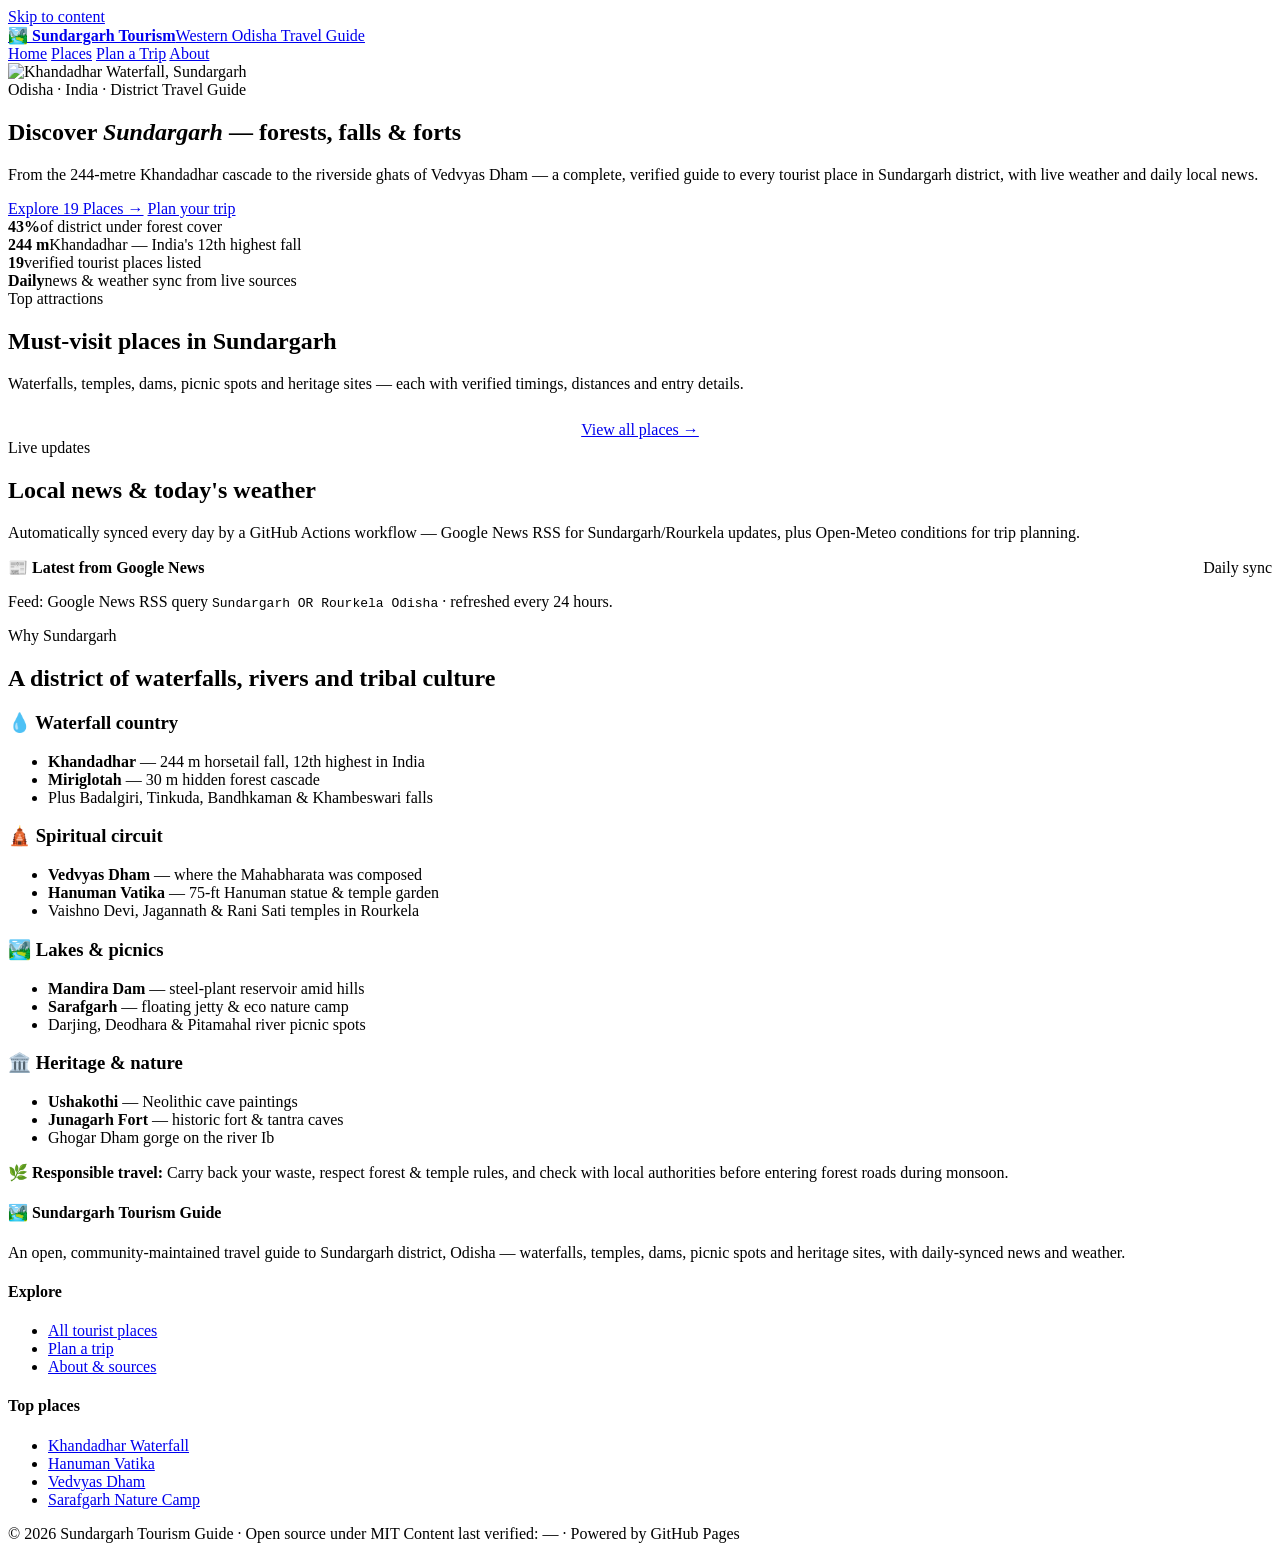
==== index.html @ 96e83e15 "Add files via upload" ====
<!DOCTYPE html>
<html lang="en">
<head>
  <meta charset="UTF-8">
  <meta name="viewport" content="width=device-width, initial-scale=1.0">
  <title>Sundargarh Tourism Guide — Waterfalls, Temples & Picnic Spots of Odisha</title>
  <meta name="description" content="Complete travel guide to Sundargarh district, Odisha: Khandadhar Waterfall, Hanuman Vatika, Vedvyas Dham, Mandira Dam, Sarafgarh Nature Camp, picnic spots, timings, distances and how to reach. Daily-synced news and weather.">
  <meta name="keywords" content="Sundargarh tourism, Rourkela tourist places, Khandadhar waterfall, Odisha travel, Western Odisha tourism">
  <meta property="og:title" content="Sundargarh Tourism Guide">
  <meta property="og:description" content="Explore waterfalls, temples, dams and heritage sites of Sundargarh district, Odisha.">
  <meta property="og:type" content="website">
  <link rel="icon" href="data:image/svg+xml,<svg xmlns='http://www.w3.org/2000/svg' viewBox='0 0 100 100'><text y='.9em' font-size='90'>🏞️</text></svg>">
  <link rel="stylesheet" href="css/style.css">
</head>
<body>
  <a class="skip-link" href="#main">Skip to content</a>

  <header class="site-header">
    <div class="container header-inner">
      <a class="brand" href="index.html">
        <span class="brand-mark">🏞️</span>
        <span class="brand-text"><strong>Sundargarh Tourism</strong><span>Western Odisha Travel Guide</span></span>
      </a>
      <nav class="nav" aria-label="Main navigation">
        <a href="index.html" class="active">Home</a>
        <a href="places.html">Places</a>
        <a href="trip.html">Plan a Trip</a>
        <a href="about.html">About</a>
      </nav>
    </div>
  </header>

  <main id="main">
    <!-- Hero -->
    <section class="hero" style="padding:0">
      <img class="hero-bg" src="assets/img/hero-khandadhar.jpg" alt="Khandadhar Waterfall, Sundargarh">
      <div class="container hero-content">
        <span class="hero-kicker">Odisha · India · District Travel Guide</span>
        <h1>Discover <em>Sundargarh</em> — forests, falls &amp; forts</h1>
        <p class="sub">From the 244-metre Khandadhar cascade to the riverside ghats of Vedvyas Dham — a complete, verified guide to every tourist place in Sundargarh district, with live weather and daily local news.</p>
        <div class="hero-actions">
          <a class="btn btn-primary" href="places.html">Explore 19 Places →</a>
          <a class="btn btn-ghost" href="trip.html">Plan your trip</a>
        </div>
      </div>
    </section>

    <!-- Stats -->
    <div class="container">
      <div class="stats">
        <div class="stat"><b>43%</b><span>of district under forest cover</span></div>
        <div class="stat"><b>244 m</b><span>Khandadhar — India's 12th highest fall</span></div>
        <div class="stat"><b>19</b><span>verified tourist places listed</span></div>
        <div class="stat"><b>Daily</b><span>news &amp; weather sync from live sources</span></div>
      </div>
    </div>

    <!-- Featured places -->
    <section>
      <div class="container">
        <div class="section-head">
          <span class="eyebrow">Top attractions</span>
          <h2>Must-visit places in Sundargarh</h2>
          <p>Waterfalls, temples, dams, picnic spots and heritage sites — each with verified timings, distances and entry details.</p>
        </div>
        <div class="grid" id="featured-grid"><!-- rendered by js/main.js --></div>
        <div style="text-align:center;margin-top:1.8rem">
          <a class="btn btn-green" href="places.html">View all places →</a>
        </div>
      </div>
    </section>

    <!-- Live widgets -->
    <section class="band">
      <div class="container">
        <div class="section-head">
          <span class="eyebrow">Live updates</span>
          <h2>Local news &amp; today's weather</h2>
          <p>Automatically synced every day by a GitHub Actions workflow — Google News RSS for Sundargarh/Rourkela updates, plus Open-Meteo conditions for trip planning.</p>
        </div>
        <div class="widget-grid">
          <div>
            <div style="display:flex;justify-content:space-between;align-items:center;margin-bottom:.8rem;gap:.6rem;flex-wrap:wrap">
              <strong>📰 Latest from Google News</strong>
              <span class="sync-badge" id="news-updated"><span class="dot"></span> Daily sync</span>
            </div>
            <div class="news-list" id="news-list"><!-- rendered by js/main.js --></div>
            <p class="widget-note">Feed: Google News RSS query <code>Sundargarh OR Rourkela Odisha</code> · refreshed every 24 hours.</p>
          </div>
          <div class="card weather-card" id="weather-card"><!-- rendered by js/main.js --></div>
        </div>
      </div>
    </section>

    <!-- Why / categories -->
    <section>
      <div class="container">
        <div class="section-head">
          <span class="eyebrow">Why Sundargarh</span>
          <h2>A district of waterfalls, rivers and tribal culture</h2>
        </div>
        <div class="trip-cols">
          <div class="info-card">
            <h3>💧 Waterfall country</h3>
            <ul>
              <li><b>Khandadhar</b> — 244 m horsetail fall, 12th highest in India</li>
              <li><b>Miriglotah</b> — 30 m hidden forest cascade</li>
              <li>Plus Badalgiri, Tinkuda, Bandhkaman &amp; Khambeswari falls</li>
            </ul>
          </div>
          <div class="info-card">
            <h3>🛕 Spiritual circuit</h3>
            <ul>
              <li><b>Vedvyas Dham</b> — where the Mahabharata was composed</li>
              <li><b>Hanuman Vatika</b> — 75-ft Hanuman statue &amp; temple garden</li>
              <li>Vaishno Devi, Jagannath &amp; Rani Sati temples in Rourkela</li>
            </ul>
          </div>
          <div class="info-card">
            <h3>🏞️ Lakes &amp; picnics</h3>
            <ul>
              <li><b>Mandira Dam</b> — steel-plant reservoir amid hills</li>
              <li><b>Sarafgarh</b> — floating jetty &amp; eco nature camp</li>
              <li>Darjing, Deodhara &amp; Pitamahal river picnic spots</li>
            </ul>
          </div>
          <div class="info-card">
            <h3>🏛️ Heritage &amp; nature</h3>
            <ul>
              <li><b>Ushakothi</b> — Neolithic cave paintings</li>
              <li><b>Junagarh Fort</b> — historic fort &amp; tantra caves</li>
              <li>Ghogar Dham gorge on the river Ib</li>
            </ul>
          </div>
        </div>
        <div class="notice">🌿 <b>Responsible travel:</b> Carry back your waste, respect forest &amp; temple rules,
        and check with local authorities before entering forest roads during monsoon.</div>
      </div>
    </section>
  </main>

  <footer class="site-footer">
    <div class="container">
      <div class="footer-grid">
        <div>
          <h4>🏞️ Sundargarh Tourism Guide</h4>
          <p>An open, community-maintained travel guide to Sundargarh district, Odisha — waterfalls, temples, dams, picnic spots and heritage sites, with daily-synced news and weather.</p>
        </div>
        <div>
          <h4>Explore</h4>
          <ul>
            <li><a href="places.html">All tourist places</a></li>
            <li><a href="trip.html">Plan a trip</a></li>
            <li><a href="about.html">About &amp; sources</a></li>
          </ul>
        </div>
        <div>
          <h4>Top places</h4>
          <ul>
            <li><a href="place.html?id=khandadhar">Khandadhar Waterfall</a></li>
            <li><a href="place.html?id=hanuman-vatika">Hanuman Vatika</a></li>
            <li><a href="place.html?id=vedvyas">Vedvyas Dham</a></li>
            <li><a href="place.html?id=sarafgarh">Sarafgarh Nature Camp</a></li>
          </ul>
        </div>
      </div>
      <div class="footer-bottom">
        <span>© <span id="year">2026</span> Sundargarh Tourism Guide · Open source under MIT</span>
        <span>Content last verified: <span id="last-verified">—</span> · Powered by GitHub Pages</span>
      </div>
    </div>
  </footer>

  <script src="data/places.js"></script>
  <script src="data/news.js"></script>
  <script src="data/weather.js"></script>
  <script src="js/main.js"></script>
</body>
</html>
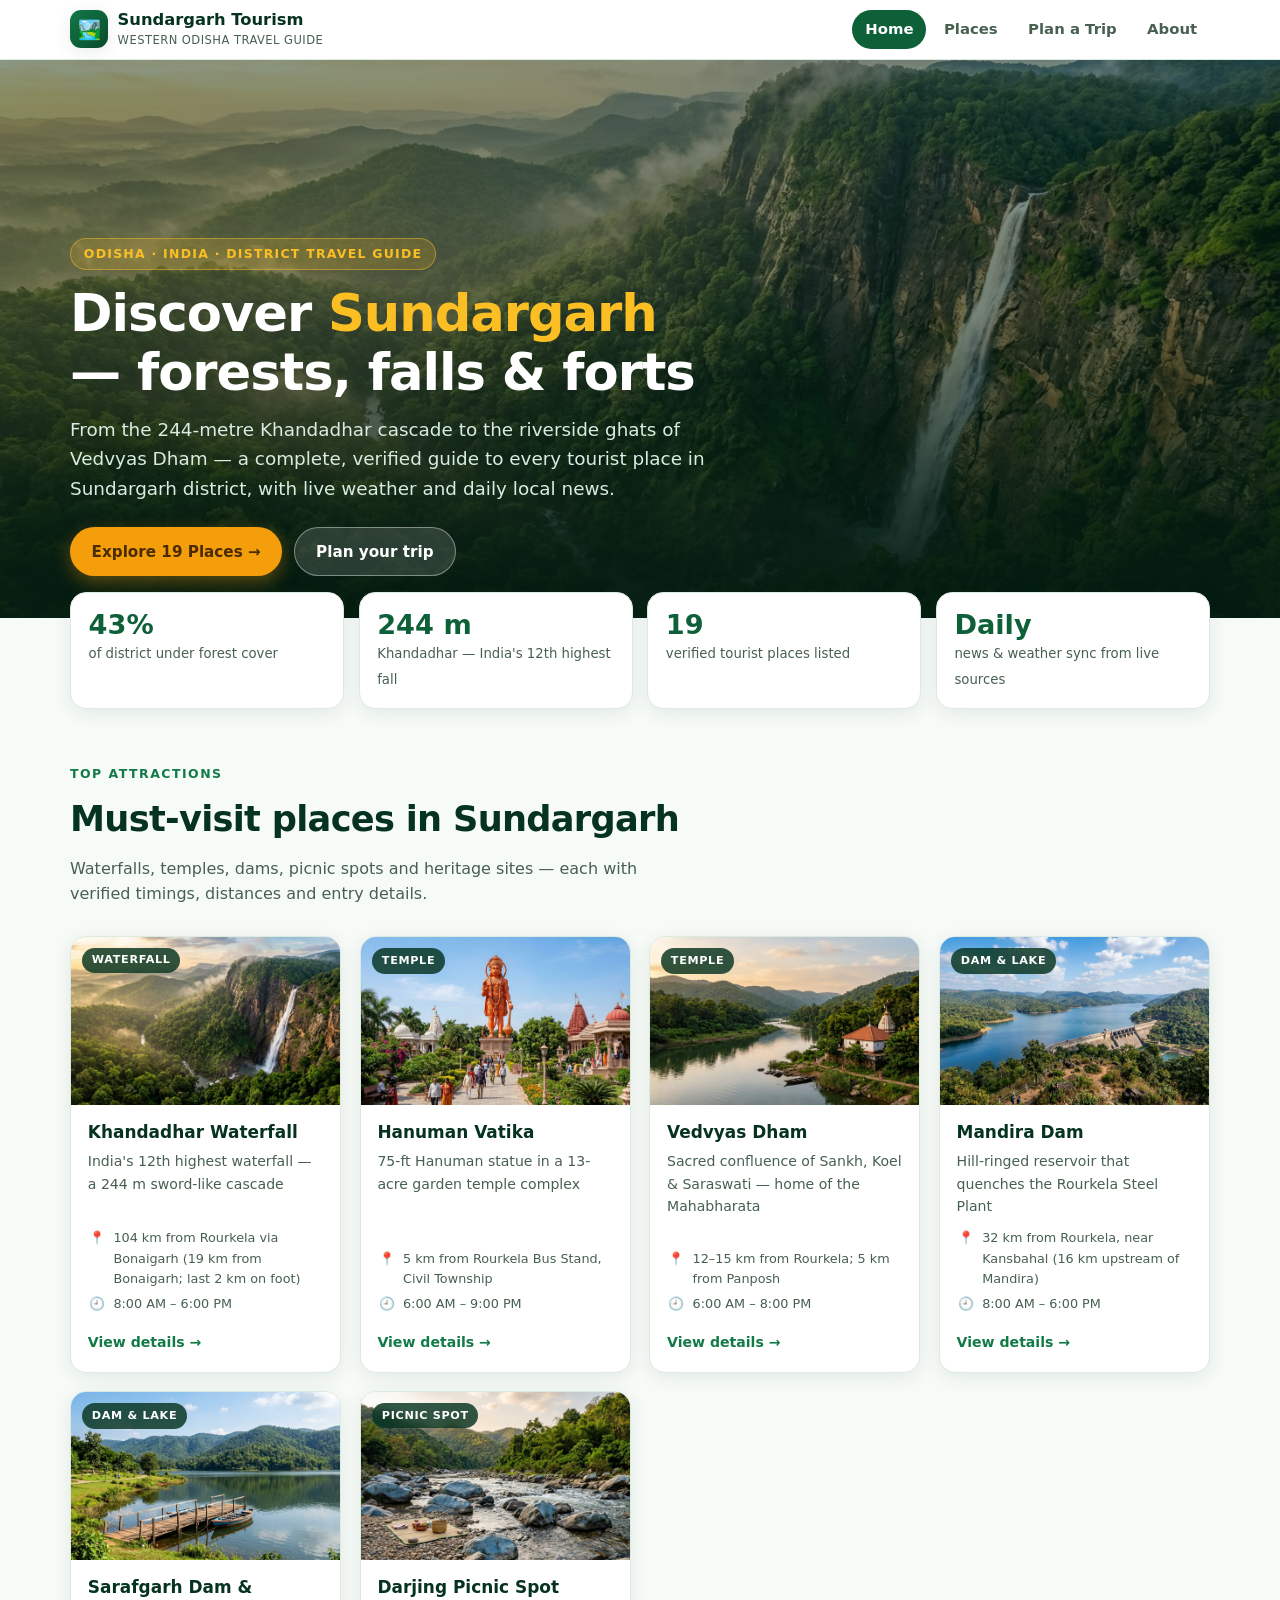
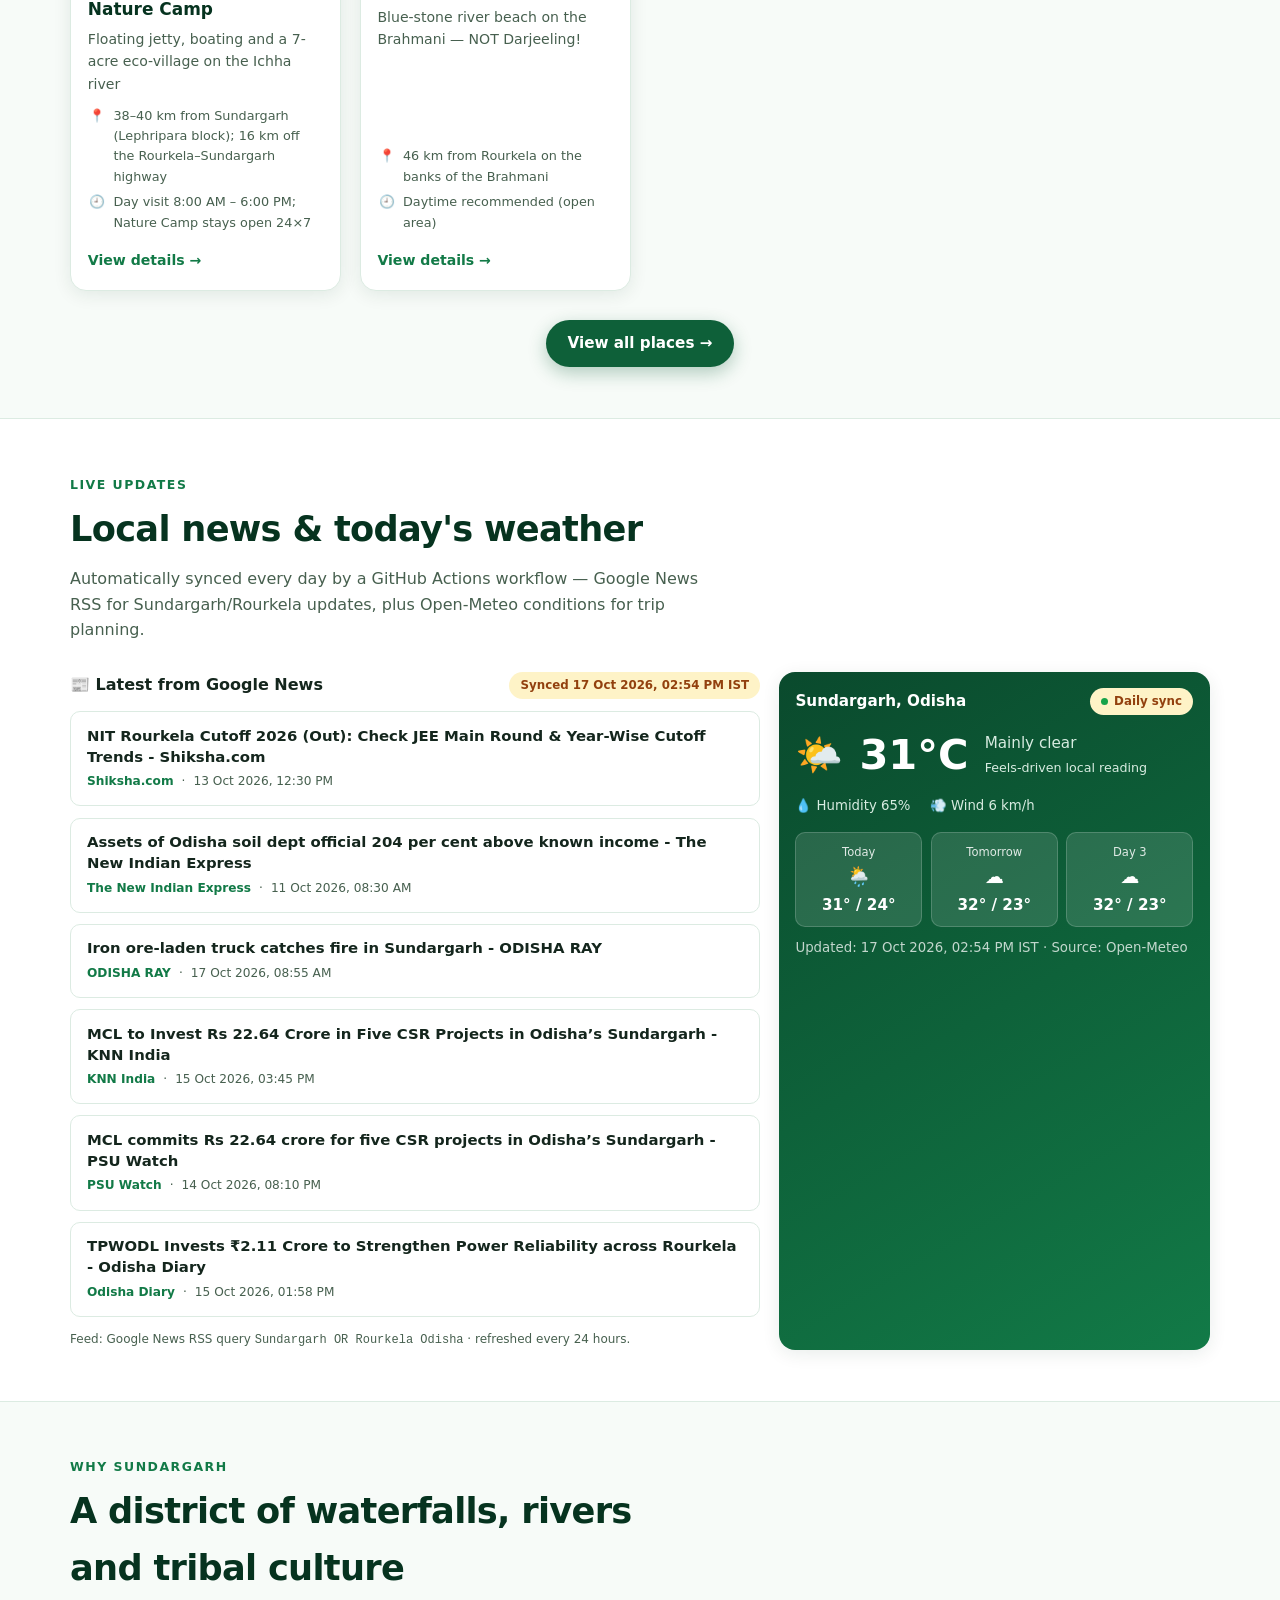
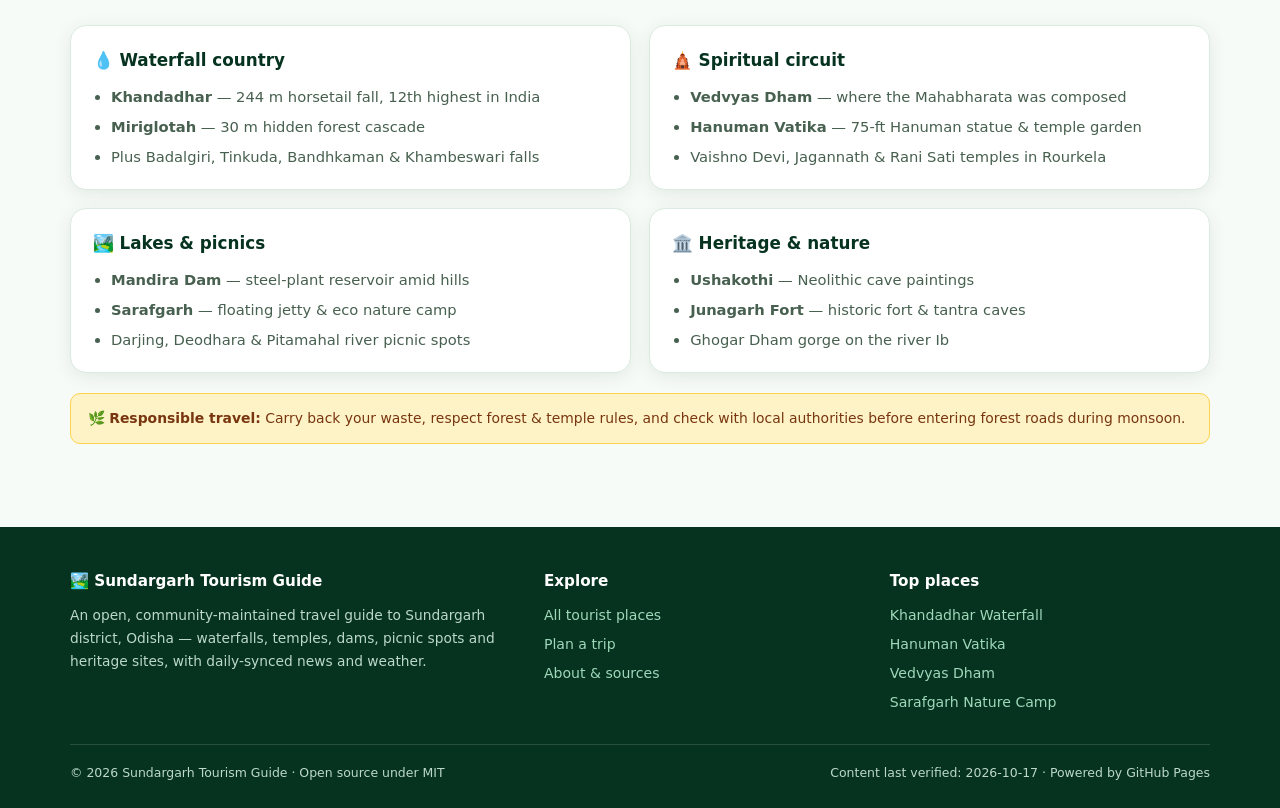
==== commit 7fbc452d: "Add files via upload" ====
--- a/index.html
+++ b/index.html
@@ -10,7 +10,7 @@
   <meta property="og:description" content="Explore waterfalls, temples, dams and heritage sites of Sundargarh district, Odisha.">
   <meta property="og:type" content="website">
   <link rel="icon" href="data:image/svg+xml,<svg xmlns='http://www.w3.org/2000/svg' viewBox='0 0 100 100'><text y='.9em' font-size='90'>🏞️</text></svg>">
-  <link rel="stylesheet" href="css/style.css">
+  <link rel="stylesheet" href="style.css">
 </head>
 <body>
   <a class="skip-link" href="#main">Skip to content</a>
@@ -33,7 +33,7 @@
   <main id="main">
     <!-- Hero -->
     <section class="hero" style="padding:0">
-      <img class="hero-bg" src="assets/img/hero-khandadhar.jpg" alt="Khandadhar Waterfall, Sundargarh">
+      <img class="hero-bg" src="hero-khandadhar.jpg" alt="Khandadhar Waterfall, Sundargarh">
       <div class="container hero-content">
         <span class="hero-kicker">Odisha · India · District Travel Guide</span>
         <h1>Discover <em>Sundargarh</em> — forests, falls &amp; forts</h1>
@@ -63,7 +63,7 @@
           <h2>Must-visit places in Sundargarh</h2>
           <p>Waterfalls, temples, dams, picnic spots and heritage sites — each with verified timings, distances and entry details.</p>
         </div>
-        <div class="grid" id="featured-grid"><!-- rendered by js/main.js --></div>
+        <div class="grid" id="featured-grid"><!-- rendered by main.js --></div>
         <div style="text-align:center;margin-top:1.8rem">
           <a class="btn btn-green" href="places.html">View all places →</a>
         </div>
@@ -84,10 +84,10 @@
               <strong>📰 Latest from Google News</strong>
               <span class="sync-badge" id="news-updated"><span class="dot"></span> Daily sync</span>
             </div>
-            <div class="news-list" id="news-list"><!-- rendered by js/main.js --></div>
+            <div class="news-list" id="news-list"><!-- rendered by main.js --></div>
             <p class="widget-note">Feed: Google News RSS query <code>Sundargarh OR Rourkela Odisha</code> · refreshed every 24 hours.</p>
           </div>
-          <div class="card weather-card" id="weather-card"><!-- rendered by js/main.js --></div>
+          <div class="card weather-card" id="weather-card"><!-- rendered by main.js --></div>
         </div>
       </div>
     </section>
@@ -171,9 +171,9 @@
     </div>
   </footer>
 
-  <script src="data/places.js"></script>
-  <script src="data/news.js"></script>
-  <script src="data/weather.js"></script>
-  <script src="js/main.js"></script>
+  <script src="places.js"></script>
+  <script src="news.js"></script>
+  <script src="weather.js"></script>
+  <script src="main.js"></script>
 </body>
 </html>
--- a/style.css
+++ b/style.css
@@ -0,0 +1,294 @@
+/* ============================================================
+   Sundargarh Tourism Guide — styles
+   Mobile-first, no external dependencies (works offline/on GitHub Pages)
+   ============================================================ */
+
+:root {
+  --green-900: #06331f;
+  --green-800: #0a4a2d;
+  --green-700: #0e6039;
+  --green-600: #127a47;
+  --green-500: #17915a;
+  --green-100: #e3f4eb;
+  --green-50: #f1faf5;
+  --amber-500: #f59e0b;
+  --amber-400: #fbbf24;
+  --amber-100: #fef3c7;
+  --earth: #8b5e34;
+  --ink: #14261d;
+  --ink-soft: #47604f;
+  --line: #dcebe2;
+  --bg: #f7fbf8;
+  --card: #ffffff;
+  --radius: 16px;
+  --radius-sm: 10px;
+  --shadow: 0 4px 18px rgba(6, 51, 31, 0.09);
+  --shadow-lg: 0 14px 40px rgba(6, 51, 31, 0.16);
+  --font: system-ui, -apple-system, "Segoe UI", Roboto, "Noto Sans", "Noto Sans Oriya", Arial, sans-serif;
+}
+
+* { margin: 0; padding: 0; box-sizing: border-box; }
+html { scroll-behavior: smooth; }
+body {
+  font-family: var(--font);
+  color: var(--ink);
+  background: var(--bg);
+  line-height: 1.6;
+  -webkit-font-smoothing: antialiased;
+}
+img { display: block; max-width: 100%; }
+a { color: var(--green-600); text-decoration: none; }
+a:hover { text-decoration: underline; }
+
+.container { width: min(1140px, 92%); margin-inline: auto; }
+
+/* ---------- Header ---------- */
+.site-header {
+  position: sticky; top: 0; z-index: 50;
+  background: rgba(255, 255, 255, 0.94);
+  backdrop-filter: blur(8px);
+  border-bottom: 1px solid var(--line);
+}
+.header-inner {
+  display: flex; align-items: center; justify-content: space-between;
+  padding: 0.65rem 0; gap: 1rem;
+}
+.brand { display: flex; align-items: center; gap: 0.6rem; text-decoration: none; }
+.brand:hover { text-decoration: none; }
+.brand-mark {
+  width: 38px; height: 38px; border-radius: 11px; flex: none;
+  background: linear-gradient(135deg, var(--green-600), var(--green-800));
+  display: grid; place-items: center; color: #fff; font-size: 1.15rem;
+  box-shadow: var(--shadow);
+}
+.brand-text { line-height: 1.15; }
+.brand-text strong { display: block; font-size: 1.02rem; color: var(--green-900); }
+.brand-text span { font-size: 0.72rem; color: var(--ink-soft); letter-spacing: 0.04em; text-transform: uppercase; }
+.nav { display: flex; gap: 0.3rem; align-items: center; flex-wrap: wrap; }
+.nav a {
+  padding: 0.45rem 0.8rem; border-radius: 999px; font-size: 0.93rem; font-weight: 600;
+  color: var(--ink-soft); text-decoration: none;
+}
+.nav a:hover { background: var(--green-100); color: var(--green-800); text-decoration: none; }
+.nav a.active { background: var(--green-700); color: #fff; }
+
+/* ---------- Hero ---------- */
+.hero {
+  position: relative; min-height: clamp(420px, 62vh, 620px);
+  display: flex; align-items: flex-end;
+  background: var(--green-900);
+  overflow: hidden;
+}
+.hero img.hero-bg {
+  position: absolute; inset: 0; width: 100%; height: 100%;
+  object-fit: cover; opacity: 0.72;
+}
+.hero::after {
+  content: ""; position: absolute; inset: 0;
+  background: linear-gradient(to top, rgba(4, 28, 17, 0.92) 8%, rgba(4, 28, 17, 0.35) 55%, rgba(4, 28, 17, 0.25) 100%);
+}
+.hero-content { position: relative; z-index: 2; padding: 3.2rem 0 2.6rem; color: #fff; }
+.hero-kicker {
+  display: inline-block; background: rgba(251, 191, 36, 0.18); color: var(--amber-400);
+  border: 1px solid rgba(251, 191, 36, 0.45);
+  font-size: 0.78rem; font-weight: 700; letter-spacing: 0.1em; text-transform: uppercase;
+  padding: 0.3rem 0.8rem; border-radius: 999px; margin-bottom: 0.9rem;
+}
+.hero h1 { font-size: clamp(1.9rem, 5vw, 3.2rem); line-height: 1.15; letter-spacing: -0.02em; max-width: 18ch; }
+.hero h1 em { font-style: normal; color: var(--amber-400); }
+.hero p.sub { margin-top: 0.8rem; font-size: clamp(1rem, 2.2vw, 1.15rem); max-width: 58ch; color: #d8ece1; }
+.hero-actions { margin-top: 1.5rem; display: flex; gap: 0.7rem; flex-wrap: wrap; }
+
+/* ---------- Buttons ---------- */
+.btn {
+  display: inline-flex; align-items: center; gap: 0.45rem;
+  padding: 0.72rem 1.35rem; border-radius: 999px; font-weight: 700; font-size: 0.95rem;
+  border: none; cursor: pointer; text-decoration: none; transition: transform 0.15s, box-shadow 0.15s;
+}
+.btn:hover { transform: translateY(-2px); text-decoration: none; }
+.btn-primary { background: var(--amber-500); color: #4a2c00; box-shadow: 0 6px 18px rgba(245, 158, 11, 0.35); }
+.btn-ghost { background: rgba(255, 255, 255, 0.14); color: #fff; border: 1px solid rgba(255, 255, 255, 0.4); }
+.btn-green { background: var(--green-700); color: #fff; box-shadow: 0 6px 18px rgba(14, 96, 57, 0.3); }
+.btn-outline { background: #fff; color: var(--green-800); border: 1.5px solid var(--green-600); }
+
+/* ---------- Sections ---------- */
+section { padding: 3.2rem 0; }
+.section-head { max-width: 62ch; margin-bottom: 1.8rem; }
+.section-head .eyebrow {
+  color: var(--green-600); font-weight: 800; font-size: 0.78rem;
+  letter-spacing: 0.12em; text-transform: uppercase;
+}
+.section-head h2 { font-size: clamp(1.5rem, 3.4vw, 2.2rem); letter-spacing: -0.02em; margin-top: 0.3rem; color: var(--green-900); }
+.section-head p { margin-top: 0.55rem; color: var(--ink-soft); }
+.band { background: #fff; border-block: 1px solid var(--line); }
+
+/* ---------- Stats ---------- */
+.stats {
+  display: grid; grid-template-columns: repeat(2, 1fr); gap: 0.9rem;
+  margin-top: -1.6rem; position: relative; z-index: 5;
+}
+.stat {
+  background: var(--card); border: 1px solid var(--line); border-radius: var(--radius);
+  padding: 1.05rem 1.1rem; box-shadow: var(--shadow);
+}
+.stat b { display: block; font-size: clamp(1.25rem, 3vw, 1.7rem); color: var(--green-700); line-height: 1.1; }
+.stat span { font-size: 0.83rem; color: var(--ink-soft); }
+
+/* ---------- Cards / grids ---------- */
+.grid { display: grid; gap: 1.15rem; grid-template-columns: repeat(auto-fill, minmax(265px, 1fr)); }
+.card {
+  background: var(--card); border: 1px solid var(--line); border-radius: var(--radius);
+  overflow: hidden; box-shadow: var(--shadow); display: flex; flex-direction: column;
+  transition: transform 0.18s, box-shadow 0.18s; position: relative;
+}
+.card:hover { transform: translateY(-4px); box-shadow: var(--shadow-lg); }
+.card-img { position: relative; aspect-ratio: 16 / 10; overflow: hidden; background: var(--green-100); }
+.card-img img { width: 100%; height: 100%; object-fit: cover; transition: transform 0.35s; }
+.card:hover .card-img img { transform: scale(1.05); }
+.card-tag {
+  position: absolute; top: 0.7rem; left: 0.7rem; z-index: 2;
+  background: rgba(6, 51, 31, 0.82); color: #fff; font-size: 0.7rem; font-weight: 700;
+  letter-spacing: 0.06em; text-transform: uppercase; padding: 0.24rem 0.6rem; border-radius: 999px;
+  backdrop-filter: blur(4px);
+}
+.card-body { padding: 1rem 1.05rem 1.15rem; display: flex; flex-direction: column; gap: 0.45rem; flex: 1; }
+.card-body h3 { font-size: 1.06rem; color: var(--green-900); line-height: 1.3; }
+.card-body h3 a { color: inherit; text-decoration: none; }
+.card-body h3 a:hover { color: var(--green-600); }
+.card-body .tagline { font-size: 0.88rem; color: var(--ink-soft); flex: 1; }
+.meta { display: flex; flex-direction: column; gap: 0.3rem; font-size: 0.8rem; color: var(--ink-soft); margin-top: 0.2rem; }
+.meta div { display: flex; gap: 0.45rem; align-items: flex-start; }
+.meta .ico { flex: none; width: 1.15rem; text-align: center; }
+.card-link { margin-top: 0.55rem; font-weight: 700; font-size: 0.88rem; }
+
+/* ---------- Filters ---------- */
+.filters { display: flex; flex-wrap: wrap; gap: 0.55rem; margin-bottom: 1.4rem; }
+.chip {
+  border: 1.5px solid var(--line); background: #fff; color: var(--ink-soft);
+  padding: 0.42rem 0.95rem; border-radius: 999px; font-size: 0.87rem; font-weight: 700;
+  cursor: pointer; transition: all 0.15s;
+}
+.chip:hover { border-color: var(--green-500); color: var(--green-700); }
+.chip.active { background: var(--green-700); border-color: var(--green-700); color: #fff; }
+.search-box { position: relative; margin-bottom: 1.2rem; }
+.search-box input {
+  width: 100%; padding: 0.8rem 1.1rem 0.8rem 2.7rem; border-radius: 999px;
+  border: 1.5px solid var(--line); font-size: 0.97rem; font-family: var(--font);
+  background: #fff; outline: none; transition: border 0.15s, box-shadow 0.15s;
+}
+.search-box input:focus { border-color: var(--green-500); box-shadow: 0 0 0 4px rgba(23, 145, 90, 0.14); }
+.search-box .ico { position: absolute; left: 1rem; top: 50%; transform: translateY(-50%); opacity: 0.5; }
+.empty-state { text-align: center; color: var(--ink-soft); padding: 2.5rem 1rem; display: none; }
+
+/* ---------- Live widgets (news + weather) ---------- */
+.widget-grid { display: grid; gap: 1.15rem; grid-template-columns: 1fr; }
+.news-list { display: flex; flex-direction: column; gap: 0.7rem; }
+.news-item {
+  background: var(--card); border: 1px solid var(--line); border-radius: var(--radius-sm);
+  padding: 0.85rem 1rem; display: block; text-decoration: none; transition: border 0.15s, transform 0.15s;
+}
+.news-item:hover { border-color: var(--green-500); transform: translateX(3px); text-decoration: none; }
+.news-item .t { font-weight: 700; font-size: 0.93rem; color: var(--ink); line-height: 1.4; }
+.news-item .m { font-size: 0.76rem; color: var(--ink-soft); margin-top: 0.3rem; display: flex; gap: 0.5rem; flex-wrap: wrap; }
+.news-item .src { color: var(--green-600); font-weight: 700; }
+.widget-note { font-size: 0.75rem; color: var(--ink-soft); margin-top: 0.8rem; }
+.weather-card { background: linear-gradient(150deg, var(--green-800), var(--green-600)); color: #fff; border: none; }
+.weather-card .card-body { gap: 0.6rem; }
+.weather-now { display: flex; align-items: center; gap: 1rem; }
+.weather-now .temp { font-size: 2.6rem; font-weight: 800; line-height: 1; }
+.weather-now .cond { font-size: 0.95rem; color: #d8ece1; }
+.weather-icon { font-size: 2.4rem; }
+.weather-meta { display: flex; gap: 1.2rem; font-size: 0.83rem; color: #d8ece1; flex-wrap: wrap; }
+.weather-days { display: grid; grid-template-columns: repeat(3, 1fr); gap: 0.55rem; margin-top: 0.4rem; }
+.weather-day {
+  background: rgba(255, 255, 255, 0.12); border: 1px solid rgba(255, 255, 255, 0.18);
+  border-radius: var(--radius-sm); padding: 0.55rem 0.5rem; text-align: center; font-size: 0.78rem;
+}
+.weather-day b { display: block; font-size: 0.95rem; }
+.weather-day .d { opacity: 0.85; font-size: 0.72rem; }
+.sync-badge {
+  display: inline-flex; align-items: center; gap: 0.4rem; font-size: 0.74rem; font-weight: 700;
+  background: var(--amber-100); color: #92400e; padding: 0.25rem 0.7rem; border-radius: 999px;
+}
+.sync-badge .dot { width: 7px; height: 7px; border-radius: 50%; background: #16a34a; animation: pulse 2s infinite; }
+@keyframes pulse { 0%, 100% { opacity: 1; } 50% { opacity: 0.35; } }
+
+/* ---------- Detail page ---------- */
+.detail-hero { position: relative; min-height: 340px; display: flex; align-items: flex-end; background: var(--green-900); overflow: hidden; }
+.detail-hero img { position: absolute; inset: 0; width: 100%; height: 100%; object-fit: cover; opacity: 0.7; }
+.detail-hero::after { content: ""; position: absolute; inset: 0; background: linear-gradient(to top, rgba(4,28,17,.92), rgba(4,28,17,.2)); }
+.detail-hero .container { position: relative; z-index: 2; padding: 2.4rem 0; color: #fff; }
+.detail-hero .crumb { font-size: 0.82rem; opacity: 0.85; margin-bottom: 0.5rem; }
+.detail-hero .crumb a { color: var(--amber-400); }
+.detail-hero h1 { font-size: clamp(1.7rem, 4.5vw, 2.6rem); line-height: 1.15; }
+.detail-hero .tagline { color: #d8ece1; margin-top: 0.4rem; max-width: 60ch; }
+.detail-layout { display: grid; gap: 1.6rem; grid-template-columns: 1fr; padding: 2.4rem 0 3rem; }
+.info-panel { background: var(--card); border: 1px solid var(--line); border-radius: var(--radius); box-shadow: var(--shadow); overflow: hidden; align-self: start; }
+.info-panel h3 { background: var(--green-800); color: #fff; font-size: 0.95rem; padding: 0.8rem 1.1rem; }
+.info-row { display: flex; gap: 0.7rem; padding: 0.8rem 1.1rem; border-top: 1px solid var(--line); font-size: 0.88rem; }
+.info-row .ico { flex: none; }
+.info-row b { display: block; color: var(--green-900); font-size: 0.8rem; text-transform: uppercase; letter-spacing: 0.05em; }
+.info-row span { color: var(--ink-soft); }
+.prose h2 { font-size: 1.3rem; color: var(--green-900); margin: 1.6rem 0 0.7rem; }
+.prose h2:first-child { margin-top: 0; }
+.prose p { color: var(--ink-soft); margin-bottom: 0.8rem; }
+.checklist { list-style: none; display: flex; flex-direction: column; gap: 0.55rem; }
+.checklist li { display: flex; gap: 0.6rem; align-items: flex-start; font-size: 0.94rem; color: var(--ink); }
+.checklist li::before { content: "✦"; color: var(--amber-500); flex: none; font-weight: 700; }
+.source-line { font-size: 0.78rem; color: var(--ink-soft); border-top: 1px dashed var(--line); padding-top: 1rem; margin-top: 1.6rem; }
+
+/* ---------- Trip planner ---------- */
+.trip-cols { display: grid; gap: 1.15rem; grid-template-columns: 1fr; }
+.info-card { background: var(--card); border: 1px solid var(--line); border-radius: var(--radius); padding: 1.3rem 1.35rem; box-shadow: var(--shadow); }
+.info-card h3 { color: var(--green-900); font-size: 1.05rem; margin-bottom: 0.7rem; display: flex; gap: 0.5rem; align-items: center; }
+.info-card ul { padding-left: 1.15rem; color: var(--ink-soft); font-size: 0.92rem; display: flex; flex-direction: column; gap: 0.4rem; }
+.itinerary { counter-reset: day; display: flex; flex-direction: column; gap: 0.9rem; }
+.itin-item { display: flex; gap: 0.95rem; background: var(--card); border: 1px solid var(--line); border-radius: var(--radius-sm); padding: 1rem 1.1rem; }
+.itin-item .day {
+  counter-increment: day; flex: none; width: 44px; height: 44px; border-radius: 12px;
+  background: var(--green-100); color: var(--green-800); font-weight: 800; font-size: 0.78rem;
+  display: grid; place-items: center; text-align: center; line-height: 1.1;
+}
+.itin-item h4 { font-size: 0.98rem; color: var(--green-900); }
+.itin-item p { font-size: 0.87rem; color: var(--ink-soft); margin-top: 0.2rem; }
+
+/* ---------- Footer ---------- */
+.site-footer { background: var(--green-900); color: #bcd8c9; padding: 2.6rem 0 1.6rem; margin-top: 2rem; }
+.footer-grid { display: grid; gap: 1.6rem; grid-template-columns: 1fr; }
+.site-footer h4 { color: #fff; font-size: 0.95rem; margin-bottom: 0.7rem; }
+.site-footer a { color: #9fd8ba; font-size: 0.88rem; }
+.site-footer p, .site-footer li { font-size: 0.86rem; line-height: 1.65; }
+.site-footer ul { list-style: none; display: flex; flex-direction: column; gap: 0.35rem; }
+.footer-bottom {
+  border-top: 1px solid rgba(255, 255, 255, 0.14); margin-top: 1.9rem; padding-top: 1.1rem;
+  display: flex; justify-content: space-between; gap: 0.8rem; flex-wrap: wrap; font-size: 0.78rem;
+}
+
+/* ---------- Misc ---------- */
+.badge-row { display: flex; gap: 0.5rem; flex-wrap: wrap; margin-top: 0.9rem; }
+.badge {
+  font-size: 0.76rem; font-weight: 700; background: var(--green-100); color: var(--green-800);
+  padding: 0.28rem 0.7rem; border-radius: 999px;
+}
+.notice {
+  background: var(--amber-100); border: 1px solid #fcd34d; color: #78350f;
+  border-radius: var(--radius-sm); padding: 0.85rem 1.05rem; font-size: 0.87rem; margin-top: 1.2rem;
+}
+.skip-link { position: absolute; left: -999px; }
+.skip-link:focus { left: 0.5rem; top: 0.5rem; z-index: 99; background: #fff; padding: 0.5rem; border-radius: 6px; }
+
+/* ---------- Responsive ---------- */
+@media (min-width: 640px) {
+  .stats { grid-template-columns: repeat(4, 1fr); }
+  .widget-grid { grid-template-columns: 1.6fr 1fr; }
+  .trip-cols { grid-template-columns: repeat(2, 1fr); }
+  .footer-grid { grid-template-columns: 1.4fr 1fr 1fr; }
+}
+@media (min-width: 900px) {
+  .detail-layout { grid-template-columns: 1.7fr 1fr; }
+}
+@media (max-width: 720px) {
+  .nav { gap: 0.1rem; }
+  .nav a { padding: 0.4rem 0.55rem; font-size: 0.82rem; }
+  .brand-text span { display: none; }
+}
